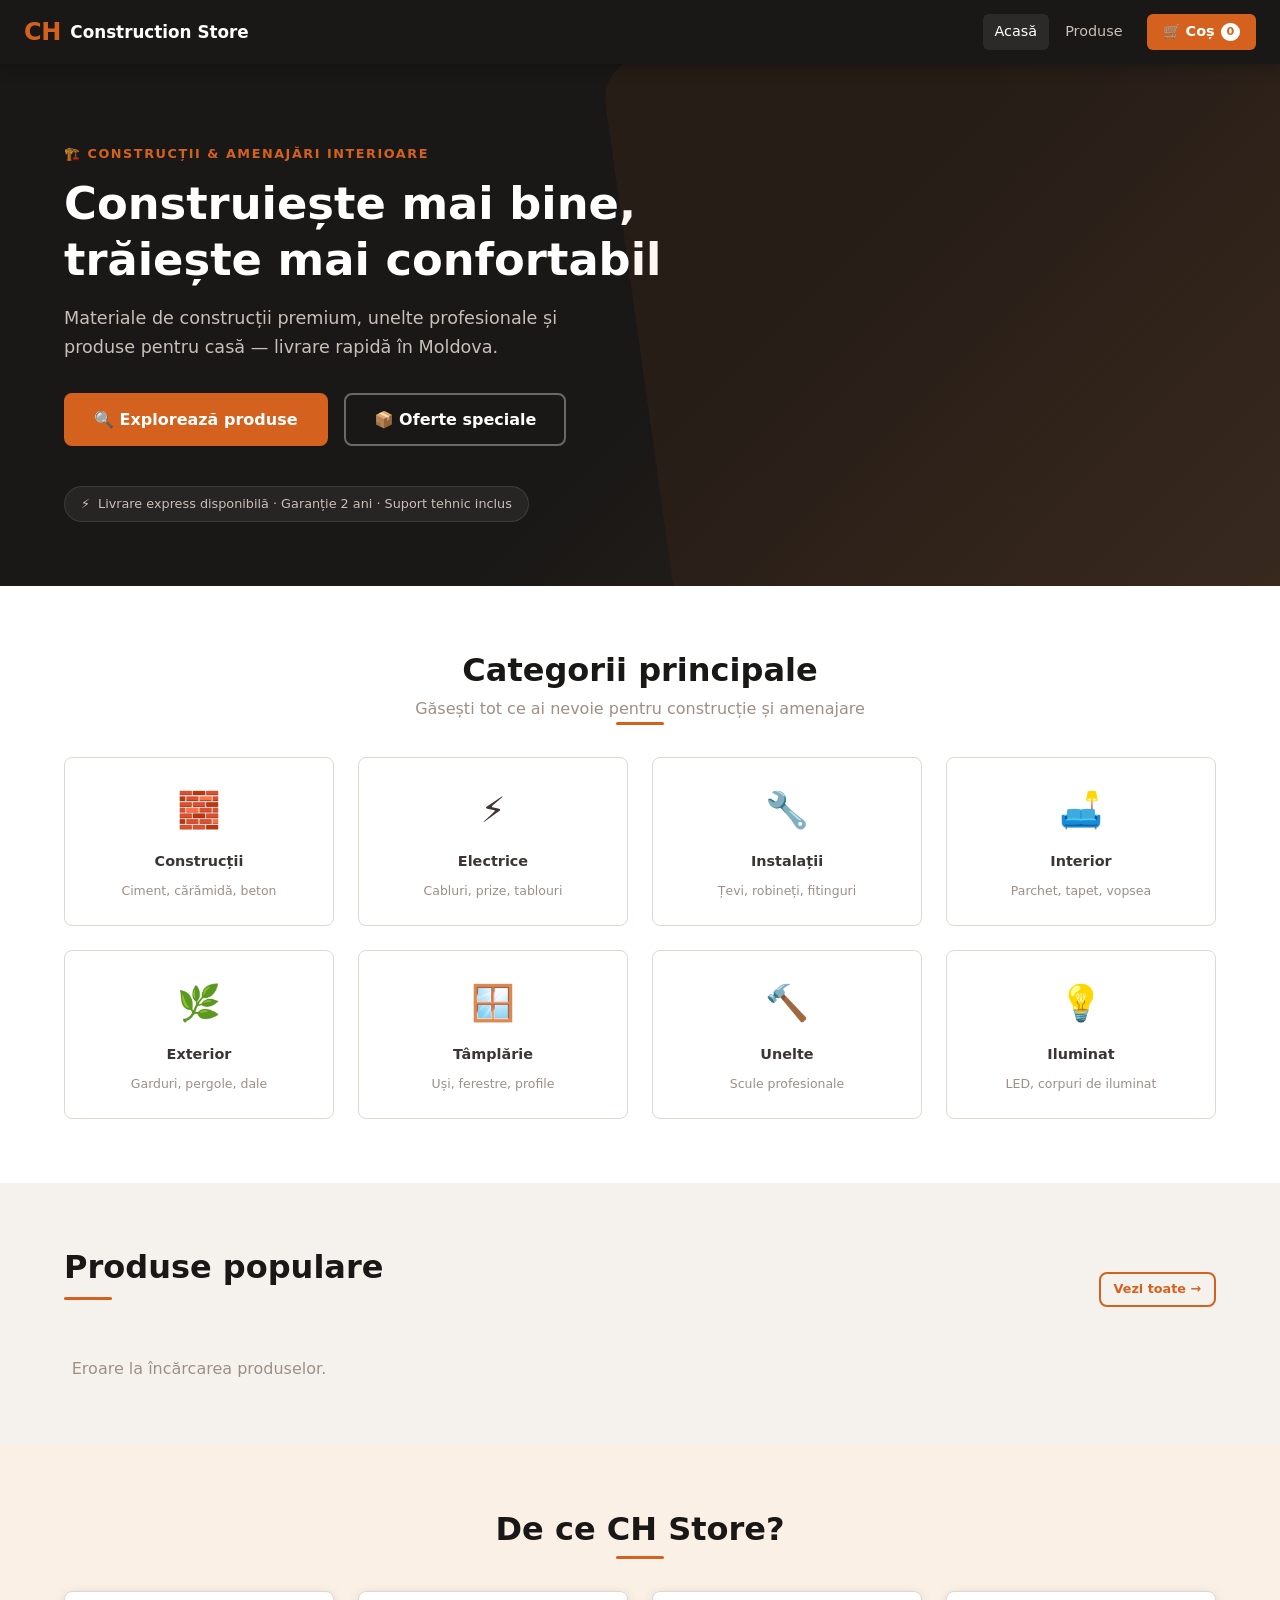
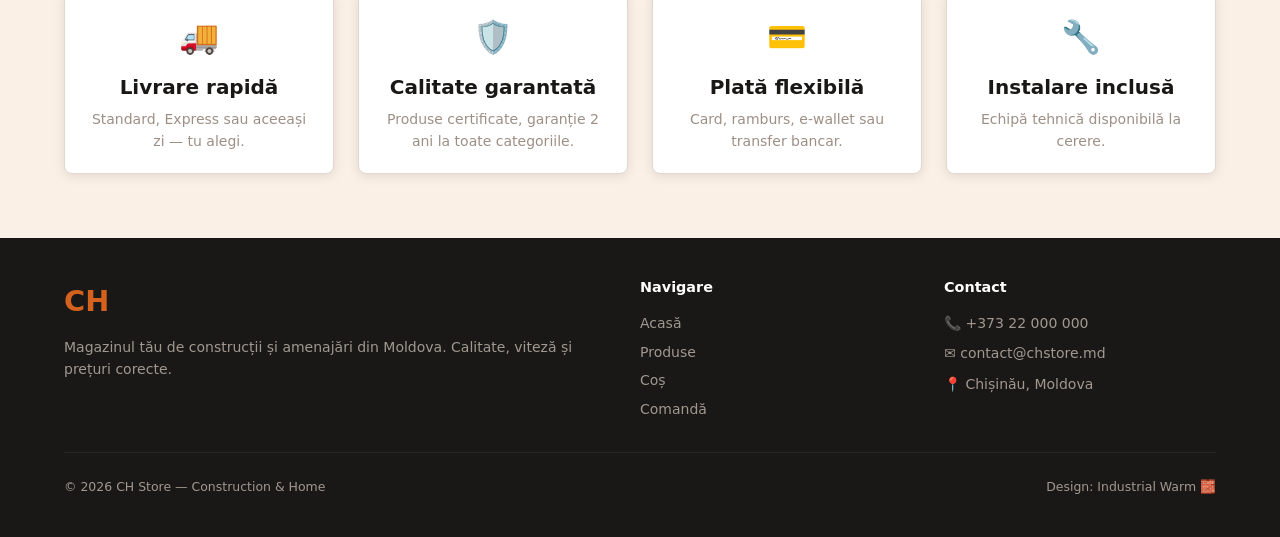
==== CH_Store.Web/wwwroot/index.html @ 25255dbc "Initial pages" ====
<!DOCTYPE html>
<html lang="ro">
<head>
  <meta charset="UTF-8">
  <meta name="viewport" content="width=device-width, initial-scale=1.0">
  <title>CH Store — Construction & Home</title>
  <link rel="stylesheet" href="css/main.css">
</head>
<body>

<!-- ═══ NAVBAR ═══ -->
<header class="navbar">
  <a href="index.html" class="brand">
    <span class="brand-logo">CH</span>
    <span class="brand-name">Construction Store</span>
  </a>
  <nav>
    <a href="index.html">Acasă</a>
    <a href="products.html">Produse</a>
    <a href="cart.html" class="cart-btn">
      🛒 Coș <span class="cart-badge" id="cart-count">0</span>
    </a>
  </nav>
</header>

<!-- ═══ HERO ═══ -->
<section class="hero">
  <div class="container">
    <div class="hero-label">🏗️ Construcții & Amenajări Interioare</div>
    <h1>Construiește mai bine,<br>trăiește mai confortabil</h1>
    <p>Materiale de construcții premium, unelte profesionale și produse pentru casă — livrare rapidă în Moldova.</p>
    <div class="hero-actions">
      <a href="products.html" class="btn btn-primary btn-lg">🔍 Explorează produse</a>
      <a href="products.html" class="btn btn-outline btn-lg" style="color:#fff;border-color:rgba(255,255,255,.35)">📦 Oferte speciale</a>
    </div>
    <div class="hero-badge">
      <span>⚡</span>
      <span>Livrare express disponibilă · Garanție 2 ani · Suport tehnic inclus</span>
    </div>
  </div>
</section>

<!-- ═══ CATEGORIES ═══ -->
<section class="section" style="background:var(--white)">
  <div class="container">
    <div class="section-title text-center">
      <h2>Categorii principale</h2>
      <p>Găsești tot ce ai nevoie pentru construcție și amenajare</p>
      <div class="title-line" style="margin:0 auto"></div>
    </div>
    <div class="grid-4 mt-3" id="categories-grid">
      <!-- generated -->
    </div>
  </div>
</section>

<!-- ═══ FEATURED PRODUCTS ═══ -->
<section class="section">
  <div class="container">
    <div class="flex-between mb-3">
      <div class="section-title mb-0">
        <h2>Produse populare</h2>
        <div class="title-line"></div>
      </div>
      <a href="products.html" class="btn btn-outline btn-sm">Vezi toate →</a>
    </div>
    <div class="grid-4" id="products-grid">
      <div class="loading-block"><div class="spinner"></div></div>
    </div>
  </div>
</section>

<!-- ═══ WHY US ═══ -->
<section class="section" style="background:var(--accent-bg)">
  <div class="container">
    <div class="section-title text-center">
      <h2>De ce CH Store?</h2>
      <div class="title-line" style="margin:0 auto"></div>
    </div>
    <div class="grid-4 mt-3">
      <div class="card card-body text-center">
        <div style="font-size:2rem;margin-bottom:.75rem">🚚</div>
        <h3>Livrare rapidă</h3>
        <p class="text-muted mt-1" style="font-size:.875rem">Standard, Express sau aceeași zi — tu alegi.</p>
      </div>
      <div class="card card-body text-center">
        <div style="font-size:2rem;margin-bottom:.75rem">🛡️</div>
        <h3>Calitate garantată</h3>
        <p class="text-muted mt-1" style="font-size:.875rem">Produse certificate, garanție 2 ani la toate categoriile.</p>
      </div>
      <div class="card card-body text-center">
        <div style="font-size:2rem;margin-bottom:.75rem">💳</div>
        <h3>Plată flexibilă</h3>
        <p class="text-muted mt-1" style="font-size:.875rem">Card, ramburs, e-wallet sau transfer bancar.</p>
      </div>
      <div class="card card-body text-center">
        <div style="font-size:2rem;margin-bottom:.75rem">🔧</div>
        <h3>Instalare inclusă</h3>
        <p class="text-muted mt-1" style="font-size:.875rem">Echipă tehnică disponibilă la cerere.</p>
      </div>
    </div>
  </div>
</section>

<!-- ═══ FOOTER ═══ -->
<footer>
  <div class="container">
    <div class="footer-grid">
      <div>
        <div class="brand-logo" style="margin-bottom:.75rem">CH</div>
        <p>Magazinul tău de construcții și amenajări din Moldova. Calitate, viteză și prețuri corecte.</p>
      </div>
      <div>
        <h4>Navigare</h4>
        <div style="display:flex;flex-direction:column;gap:.4rem">
          <a href="index.html">Acasă</a>
          <a href="products.html">Produse</a>
          <a href="cart.html">Coș</a>
          <a href="checkout.html">Comandă</a>
        </div>
      </div>
      <div>
        <h4>Contact</h4>
        <p>📞 +373 22 000 000</p>
        <p class="mt-1">✉️ contact@chstore.md</p>
        <p class="mt-1">📍 Chișinău, Moldova</p>
      </div>
    </div>
    <div class="footer-bottom">
      <span>© 2026 CH Store — Construction & Home</span>
      <span>Design: Industrial Warm 🧱</span>
    </div>
  </div>
</footer>

<div id="toast-container"></div>

<script src="js/api.js"></script>
<script>
const CATS = [
  { icon:'🧱', name:'Construcții',  key:'constructii',  desc:'Ciment, cărămidă, beton' },
  { icon:'⚡', name:'Electrice',    key:'electrice',    desc:'Cabluri, prize, tablouri' },
  { icon:'🔧', name:'Instalații',   key:'instalatii',   desc:'Țevi, robineți, fitinguri' },
  { icon:'🛋️', name:'Interior',     key:'interior',     desc:'Parchet, tapet, vopsea' },
  { icon:'🌿', name:'Exterior',     key:'exterior',     desc:'Garduri, pergole, dale' },
  { icon:'🪟', name:'Tâmplărie',    key:'tamplarie',    desc:'Uși, ferestre, profile' },
  { icon:'🔨', name:'Unelte',       key:'unelte',       desc:'Scule profesionale' },
  { icon:'💡', name:'Iluminat',     key:'iluminat',     desc:'LED, corpuri de iluminat' },
];

document.getElementById('categories-grid').innerHTML = CATS.map(c => `
  <div class="cat-card" onclick="location.href='products.html?cat=${c.key}'">
    <div class="cat-icon">${c.icon}</div>
    <div class="cat-name">${c.name}</div>
    <div class="cat-count text-muted mt-1" style="font-size:.78rem">${c.desc}</div>
  </div>`).join('');

async function loadFeatured() {
  const grid = document.getElementById('products-grid');
  try {
    const products = await API.products.getAll();
    if (!products || !products.length) {
      grid.innerHTML = '<p class="text-muted text-center w-100">Niciun produs disponibil momentan.</p>';
      return;
    }
    grid.innerHTML = products.slice(0,8).map(p => productCard(p)).join('');
  } catch(e) {
    grid.innerHTML = '<p class="text-muted text-center w-100">Eroare la încărcarea produselor.</p>';
  }
}

function productCard(p) {
  const inStock = p.stockQuantity > 0;
  const catIcon = CATS.find(c => (p.category||'').toLowerCase().includes(c.key))?.icon || '📦';
  return `
  <div class="card product-card" onclick="location.href='products.html?id=${p.id}'">
    <div class="product-img">${catIcon}</div>
    <div class="product-body">
      <div class="product-cat">${escHtml(p.category||'General')}</div>
      <div class="product-name">${escHtml(p.name)}</div>
      <div class="product-price">${formatPrice(p.price)}</div>
      <div class="product-stock ${inStock?'text-success':'text-danger'}" style="font-size:.78rem">
        ${inStock ? `✅ Stoc: ${p.stockQuantity}` : '❌ Indisponibil'}
      </div>
    </div>
    <div class="product-actions">
      <button class="btn btn-primary btn-sm w-100" onclick="event.stopPropagation();addToCart(${p.id},'${escHtml(p.name)}',${p.price})"
        ${inStock?'':'disabled'}>
        🛒 Adaugă
      </button>
    </div>
  </div>`;
}

async function addToCart(productId, productName, price) {
  try {
    await API.cart.addItem(getUserId(), { productId, productName, price, quantity: 1 });
    showToast(`"${productName}" adăugat în coș!`, 'success');
    refreshCartBadge();
  } catch(e) { showToast('Eroare la adăugarea în coș.', 'error'); }
}

loadFeatured();
</script>
</body>
</html>
---- CH_Store.Web/wwwroot/css/main.css ----
/* ═══════════════════════════════════════════════════════════════
   CH Store — Industrial Warm Palette
   ═══════════════════════════════════════════════════════════════ */
:root {
  --primary:      #D4621E;
  --primary-h:    #B84D14;
  --dark:         #1A1816;
  --text:         #3D3533;
  --light:        #F5F2EE;
  --white:        #FFFFFF;
  --accent-bg:    #FAF0E6;
  --border:       #E0D8D0;
  --success:      #2E7D32;
  --warning:      #E65100;
  --danger:       #C62828;
  --muted:        #9E8F85;
  --radius:       8px;
  --shadow:       0 2px 12px rgba(0,0,0,.10);
  --shadow-lg:    0 8px 32px rgba(0,0,0,.14);
  --transition:   .18s ease;
  --header-h:     64px;
}

*,*::before,*::after { box-sizing:border-box; margin:0; padding:0; }
html { scroll-behavior:smooth; }

body {
  font-family: 'Segoe UI', system-ui, -apple-system, sans-serif;
  color: var(--text);
  background: var(--light);
  line-height: 1.6;
  min-height: 100vh;
}

a { color: var(--primary); text-decoration: none; transition: color var(--transition); }
a:hover { color: var(--primary-h); }
img { max-width:100%; display:block; }

/* ── Typography ─────────────────────────────────────────────── */
h1,h2,h3,h4,h5 { line-height:1.25; font-weight:700; color:var(--dark); }
h1 { font-size:clamp(1.8rem,4vw,2.8rem); }
h2 { font-size:clamp(1.4rem,3vw,2rem); }
h3 { font-size:1.25rem; }

/* ── Layout Helpers ─────────────────────────────────────────── */
.container { max-width:1200px; margin:0 auto; padding:0 1.5rem; }
.section    { padding:4rem 0; }
.grid-2     { display:grid; grid-template-columns:repeat(2,1fr); gap:1.5rem; }
.grid-3     { display:grid; grid-template-columns:repeat(3,1fr); gap:1.5rem; }
.grid-4     { display:grid; grid-template-columns:repeat(4,1fr); gap:1.5rem; }
.flex       { display:flex; align-items:center; }
.flex-between { display:flex; align-items:center; justify-content:space-between; }
.gap-1 { gap:.5rem; } .gap-2 { gap:1rem; } .gap-3 { gap:1.5rem; }
.mt-1{margin-top:.5rem} .mt-2{margin-top:1rem} .mt-3{margin-top:1.5rem} .mt-4{margin-top:2rem}
.mb-1{margin-bottom:.5rem} .mb-2{margin-bottom:1rem} .mb-3{margin-bottom:1.5rem}
.text-center{text-align:center} .text-right{text-align:right} .text-muted{color:var(--muted)}
.text-primary{color:var(--primary)} .text-danger{color:var(--danger)} .text-success{color:var(--success)}
.fw-bold{font-weight:700} .fw-600{font-weight:600}
.w-100{width:100%}
.d-none{display:none!important}

/* ── Buttons ────────────────────────────────────────────────── */
.btn {
  display:inline-flex; align-items:center; gap:.45rem;
  padding:.55rem 1.25rem; border-radius:var(--radius);
  font-size:.9rem; font-weight:600; border:2px solid transparent;
  cursor:pointer; transition:all var(--transition); white-space:nowrap;
}
.btn-primary { background:var(--primary); color:#fff; border-color:var(--primary); }
.btn-primary:hover { background:var(--primary-h); border-color:var(--primary-h); color:#fff; }
.btn-outline { background:transparent; color:var(--primary); border-color:var(--primary); }
.btn-outline:hover { background:var(--primary); color:#fff; }
.btn-dark { background:var(--dark); color:#fff; border-color:var(--dark); }
.btn-dark:hover { background:#2e2b28; border-color:#2e2b28; color:#fff; }
.btn-ghost { background:transparent; color:var(--text); border-color:var(--border); }
.btn-ghost:hover { border-color:var(--primary); color:var(--primary); }
.btn-danger { background:var(--danger); color:#fff; border-color:var(--danger); }
.btn-danger:hover { background:#a81f1f; border-color:#a81f1f; color:#fff; }
.btn-success { background:var(--success); color:#fff; border-color:var(--success); }
.btn-success:hover { background:#1b5e20; color:#fff; }
.btn-sm { padding:.35rem .8rem; font-size:.8rem; }
.btn-lg { padding:.75rem 1.75rem; font-size:1rem; }
.btn:disabled { opacity:.5; cursor:not-allowed; }
.btn-icon { padding:.5rem; border-radius:50%; }

/* ── Cards ──────────────────────────────────────────────────── */
.card {
  background:var(--white); border-radius:var(--radius);
  border:1px solid var(--border); box-shadow:var(--shadow);
  overflow:hidden; transition:box-shadow var(--transition);
}
.card:hover { box-shadow:var(--shadow-lg); }
.card-body { padding:1.25rem; }
.card-header { padding:1rem 1.25rem; border-bottom:1px solid var(--border); font-weight:600; }
.card-footer { padding:1rem 1.25rem; border-top:1px solid var(--border); background:var(--light); }

/* ── Product Card ───────────────────────────────────────────── */
.product-card { cursor:pointer; }
.product-card .product-img {
  aspect-ratio:4/3; background:var(--accent-bg);
  display:flex; align-items:center; justify-content:center;
  font-size:3rem; color:var(--primary);
}
.product-card .product-body { padding:1rem; }
.product-card .product-name { font-weight:600; font-size:.95rem; margin-bottom:.25rem; }
.product-card .product-cat  { font-size:.75rem; color:var(--muted); text-transform:uppercase; letter-spacing:.05em; }
.product-card .product-price { font-size:1.1rem; font-weight:700; color:var(--primary); margin:.5rem 0; }
.product-card .product-stock { font-size:.78rem; }
.product-card .product-actions { padding:.75rem 1rem 1rem; border-top:1px solid var(--border); display:flex; gap:.5rem; }

/* ── Stat Cards ─────────────────────────────────────────────── */
.stat-card {
  background:var(--white); border-radius:var(--radius);
  border:1px solid var(--border); padding:1.25rem 1.5rem;
  display:flex; align-items:center; gap:1rem;
}
.stat-card .stat-icon {
  width:52px; height:52px; border-radius:12px;
  background:var(--accent-bg); color:var(--primary);
  display:flex; align-items:center; justify-content:center; font-size:1.5rem; flex-shrink:0;
}
.stat-card .stat-value { font-size:1.6rem; font-weight:700; color:var(--dark); line-height:1; }
.stat-card .stat-label { font-size:.8rem; color:var(--muted); margin-top:.2rem; }
.stat-card.accent { border-left:4px solid var(--primary); }

/* ── Forms ──────────────────────────────────────────────────── */
.form-group { margin-bottom:1.25rem; }
.form-label { display:block; font-size:.875rem; font-weight:600; margin-bottom:.4rem; color:var(--text); }
.form-control {
  width:100%; padding:.6rem .9rem; border:1px solid var(--border);
  border-radius:var(--radius); font-size:.9rem; background:var(--white);
  color:var(--text); transition:border-color var(--transition);
  outline:none;
}
.form-control:focus { border-color:var(--primary); box-shadow:0 0 0 3px rgba(212,98,30,.12); }
select.form-control { appearance:none; background-image:url("data:image/svg+xml,%3Csvg xmlns='http://www.w3.org/2000/svg' width='12' height='8'%3E%3Cpath d='M1 1l5 5 5-5' stroke='%239E8F85' fill='none' stroke-width='1.5'/%3E%3C/svg%3E"); background-repeat:no-repeat; background-position:right .8rem center; padding-right:2.2rem; }
textarea.form-control { resize:vertical; min-height:90px; }
.form-row { display:grid; grid-template-columns:1fr 1fr; gap:1rem; }

/* ── Badges ─────────────────────────────────────────────────── */
.badge {
  display:inline-flex; align-items:center; padding:.2rem .6rem;
  border-radius:999px; font-size:.72rem; font-weight:600; letter-spacing:.02em;
}
.badge-primary { background:rgba(212,98,30,.12); color:var(--primary); }
.badge-success { background:rgba(46,125,50,.12); color:var(--success); }
.badge-warning { background:rgba(230,81,0,.12); color:var(--warning); }
.badge-danger  { background:rgba(198,40,40,.12); color:var(--danger); }
.badge-dark    { background:var(--dark); color:#fff; }
.badge-muted   { background:var(--border); color:var(--muted); }

/* ── Tables ─────────────────────────────────────────────────── */
.table-wrap { overflow-x:auto; border-radius:var(--radius); border:1px solid var(--border); }
table { width:100%; border-collapse:collapse; font-size:.875rem; }
table th { background:var(--light); padding:.75rem 1rem; text-align:left; font-weight:600; font-size:.78rem; text-transform:uppercase; letter-spacing:.05em; color:var(--muted); border-bottom:1px solid var(--border); white-space:nowrap; }
table td { padding:.75rem 1rem; border-bottom:1px solid var(--border); vertical-align:middle; }
table tbody tr:last-child td { border-bottom:none; }
table tbody tr:hover { background:var(--accent-bg); }

/* ── Navbar ─────────────────────────────────────────────────── */
.navbar {
  position:sticky; top:0; z-index:100;
  background:var(--dark); height:var(--header-h);
  display:flex; align-items:center; padding:0 1.5rem;
  box-shadow:0 2px 16px rgba(0,0,0,.3);
}
.navbar .brand { display:flex; align-items:center; gap:.6rem; }
.navbar .brand-logo { font-size:1.5rem; font-weight:900; color:var(--primary); letter-spacing:-.02em; }
.navbar .brand-name { color:#fff; font-weight:600; font-size:1.05rem; }
.navbar nav { display:flex; gap:.25rem; margin-left:auto; align-items:center; }
.navbar nav a { color:#c8bfb8; font-size:.9rem; padding:.4rem .75rem; border-radius:6px; transition:all var(--transition); }
.navbar nav a:hover, .navbar nav a.active { color:#fff; background:rgba(255,255,255,.08); }
.navbar .cart-btn {
  background:var(--primary); color:#fff; padding:.4rem 1rem;
  border-radius:6px; font-weight:600; font-size:.9rem;
  display:flex; align-items:center; gap:.4rem; margin-left:.5rem;
  transition:background var(--transition);
}
.navbar .cart-btn:hover { background:var(--primary-h); color:#fff; }
.navbar .cart-badge {
  background:#fff; color:var(--primary); border-radius:999px;
  font-size:.7rem; font-weight:700; padding:.05rem .35rem; line-height:1.4;
}

/* ── Hero ───────────────────────────────────────────────────── */
.hero {
  background:linear-gradient(135deg, var(--dark) 55%, #2e2520 100%);
  color:#fff; padding:5rem 0 4rem; position:relative; overflow:hidden;
}
.hero::before {
  content:''; position:absolute; right:-5%; top:-10%;
  width:55%; height:120%; background:rgba(212,98,30,.06);
  transform:rotate(-8deg); border-radius:40px;
}
.hero .hero-label { font-size:.8rem; text-transform:uppercase; letter-spacing:.12em; color:var(--primary); font-weight:600; margin-bottom:.75rem; }
.hero h1 { color:#fff; margin-bottom:1rem; }
.hero p { color:#c8bfb8; font-size:1.1rem; max-width:520px; margin-bottom:2rem; }
.hero-actions { display:flex; gap:1rem; flex-wrap:wrap; }
.hero-badge { display:inline-flex; align-items:center; gap:.5rem; background:rgba(255,255,255,.06); border:1px solid rgba(255,255,255,.1); border-radius:999px; padding:.4rem 1rem; font-size:.8rem; color:#c8bfb8; margin-top:2.5rem; }

/* ── Categories ─────────────────────────────────────────────── */
.cat-card {
  background:var(--white); border:1px solid var(--border); border-radius:var(--radius);
  padding:1.5rem; text-align:center; cursor:pointer;
  transition:all var(--transition);
}
.cat-card:hover { border-color:var(--primary); transform:translateY(-2px); box-shadow:var(--shadow-lg); }
.cat-card .cat-icon { font-size:2.2rem; margin-bottom:.75rem; }
.cat-card .cat-name { font-weight:600; font-size:.9rem; }
.cat-card .cat-count { font-size:.78rem; color:var(--muted); }

/* ── Section title ──────────────────────────────────────────── */
.section-title { margin-bottom:2rem; }
.section-title h2 { margin-bottom:.4rem; }
.section-title p { color:var(--muted); }
.section-title .title-line { width:48px; height:3px; background:var(--primary); border-radius:2px; margin-top:.6rem; }

/* ── Cart Table ─────────────────────────────────────────────── */
.cart-qty { display:flex; align-items:center; gap:.5rem; }
.cart-qty input { width:60px; text-align:center; }
.cart-total-box { background:var(--accent-bg); border:1px solid var(--border); border-radius:var(--radius); padding:1.5rem; }
.cart-total-box .total-row { display:flex; justify-content:space-between; padding:.5rem 0; }
.cart-total-box .total-row.grand { border-top:2px solid var(--border); margin-top:.5rem; padding-top:.75rem; font-size:1.1rem; font-weight:700; }

/* ── Checkout ───────────────────────────────────────────────── */
.checkout-grid { display:grid; grid-template-columns:1fr 380px; gap:2rem; align-items:start; }
.delivery-options { display:grid; grid-template-columns:repeat(2,1fr); gap:.75rem; }
.delivery-opt {
  border:2px solid var(--border); border-radius:var(--radius);
  padding:.9rem; cursor:pointer; transition:all var(--transition);
}
.delivery-opt:hover { border-color:var(--primary); }
.delivery-opt.selected { border-color:var(--primary); background:var(--accent-bg); }
.delivery-opt .d-name { font-weight:600; font-size:.9rem; }
.delivery-opt .d-cost { color:var(--primary); font-weight:700; font-size:.9rem; }
.delivery-opt .d-days { font-size:.75rem; color:var(--muted); }
.payment-options { display:flex; flex-direction:column; gap:.5rem; }
.payment-opt {
  border:2px solid var(--border); border-radius:var(--radius);
  padding:.75rem 1rem; cursor:pointer; display:flex; align-items:center; gap:.75rem;
  transition:all var(--transition);
}
.payment-opt:hover { border-color:var(--primary); }
.payment-opt.selected { border-color:var(--primary); background:var(--accent-bg); }
.payment-opt input[type=radio] { accent-color:var(--primary); }

/* ── Admin Sidebar ──────────────────────────────────────────── */
.admin-layout { display:flex; min-height:calc(100vh - var(--header-h)); }
.admin-sidebar {
  width:240px; flex-shrink:0; background:var(--dark);
  padding:1.5rem 0; position:sticky; top:var(--header-h); height:calc(100vh - var(--header-h)); overflow-y:auto;
}
.admin-sidebar .sidebar-section { padding:.25rem 1.5rem; margin-bottom:.25rem; font-size:.7rem; text-transform:uppercase; letter-spacing:.1em; color:#6b6058; font-weight:600; }
.admin-sidebar a {
  display:flex; align-items:center; gap:.75rem;
  padding:.6rem 1.5rem; color:#a09890; font-size:.875rem;
  transition:all var(--transition); border-left:3px solid transparent;
}
.admin-sidebar a:hover, .admin-sidebar a.active {
  color:#fff; background:rgba(255,255,255,.06); border-left-color:var(--primary);
}
.admin-sidebar a .nav-icon { font-size:1.1rem; width:20px; text-align:center; }
.admin-main { flex:1; padding:2rem; min-width:0; }

/* ── Page Header ────────────────────────────────────────────── */
.page-header { margin-bottom:2rem; }
.page-header h1 { font-size:1.6rem; }
.page-header p { color:var(--muted); margin-top:.25rem; }

/* ── Modal ──────────────────────────────────────────────────── */
.modal-overlay {
  position:fixed; inset:0; background:rgba(0,0,0,.55);
  display:flex; align-items:center; justify-content:center; z-index:200; padding:1rem;
}
.modal {
  background:var(--white); border-radius:12px; box-shadow:var(--shadow-lg);
  width:100%; max-width:560px; max-height:90vh; overflow-y:auto;
  animation:modal-in .2s ease;
}
@keyframes modal-in { from { transform:scale(.95); opacity:0; } to { transform:scale(1); opacity:1; } }
.modal-header { padding:1.25rem 1.5rem; border-bottom:1px solid var(--border); display:flex; align-items:center; justify-content:space-between; }
.modal-header h3 { font-size:1.1rem; }
.modal-body { padding:1.5rem; }
.modal-footer { padding:1rem 1.5rem; border-top:1px solid var(--border); display:flex; justify-content:flex-end; gap:.75rem; }
.modal-close { background:none; border:none; font-size:1.4rem; cursor:pointer; color:var(--muted); line-height:1; padding:.2rem; }
.modal-close:hover { color:var(--text); }

/* ── Toast ──────────────────────────────────────────────────── */
#toast-container { position:fixed; bottom:1.5rem; right:1.5rem; z-index:300; display:flex; flex-direction:column; gap:.5rem; }
.toast {
  background:var(--dark); color:#fff; padding:.75rem 1.25rem;
  border-radius:var(--radius); font-size:.875rem; max-width:340px;
  display:flex; align-items:center; gap:.75rem;
  box-shadow:var(--shadow-lg); animation:toast-in .25s ease;
  border-left:4px solid var(--primary);
}
.toast.success { border-left-color:var(--success); }
.toast.error   { border-left-color:var(--danger); }
.toast.warning { border-left-color:var(--warning); }
@keyframes toast-in { from { transform:translateX(40px); opacity:0; } to { transform:translateX(0); opacity:1; } }

/* ── Empty State ────────────────────────────────────────────── */
.empty-state { text-align:center; padding:4rem 2rem; color:var(--muted); }
.empty-state .empty-icon { font-size:3.5rem; margin-bottom:1rem; }
.empty-state h3 { color:var(--text); margin-bottom:.5rem; }

/* ── Footer ─────────────────────────────────────────────────── */
footer {
  background:var(--dark); color:#a09890;
  padding:2.5rem 0; margin-top:auto;
}
footer .footer-grid { display:grid; grid-template-columns:2fr 1fr 1fr; gap:2rem; }
footer h4 { color:#fff; margin-bottom:1rem; font-size:.9rem; }
footer a { color:#a09890; font-size:.875rem; }
footer a:hover { color:var(--primary); }
footer p { font-size:.875rem; }
footer .footer-bottom { margin-top:2rem; padding-top:1.5rem; border-top:1px solid rgba(255,255,255,.06); font-size:.78rem; display:flex; justify-content:space-between; }
footer .brand-logo { color:var(--primary); font-size:1.8rem; font-weight:900; }

/* ── Pagination ─────────────────────────────────────────────── */
.pagination { display:flex; gap:.4rem; align-items:center; justify-content:center; margin-top:1.5rem; }
.pagination .page-btn {
  width:36px; height:36px; display:flex; align-items:center; justify-content:center;
  border-radius:var(--radius); border:1px solid var(--border); cursor:pointer;
  font-size:.875rem; background:var(--white); transition:all var(--transition);
}
.pagination .page-btn:hover { border-color:var(--primary); color:var(--primary); }
.pagination .page-btn.active { background:var(--primary); color:#fff; border-color:var(--primary); }

/* ── Loading ────────────────────────────────────────────────── */
.spinner { display:inline-block; width:32px; height:32px; border:3px solid var(--border); border-top-color:var(--primary); border-radius:50%; animation:spin .7s linear infinite; }
@keyframes spin { to { transform:rotate(360deg); } }
.loading-block { display:flex; align-items:center; justify-content:center; padding:3rem; }

/* ── Filters bar ────────────────────────────────────────────── */
.filters-bar { display:flex; gap:.75rem; flex-wrap:wrap; align-items:center; background:var(--white); padding:1rem 1.25rem; border-radius:var(--radius); border:1px solid var(--border); margin-bottom:1.5rem; }
.filters-bar .form-control { max-width:200px; margin-bottom:0; }
.filter-chip { padding:.3rem .75rem; border-radius:999px; border:1px solid var(--border); font-size:.8rem; cursor:pointer; transition:all var(--transition); background:var(--white); }
.filter-chip:hover,.filter-chip.active { background:var(--primary); color:#fff; border-color:var(--primary); }

/* ── Status badges ──────────────────────────────────────────── */
.status-New          { background:#E3F2FD; color:#1565C0; }
.status-Processing   { background:#E8F5E9; color:#2E7D32; }
.status-Shipped      { background:#FFF8E1; color:#F57F17; }
.status-Delivered    { background:#E8F5E9; color:#1B5E20; }
.status-Cancelled    { background:#FFEBEE; color:#C62828; }
.status-PendingApproval { background:rgba(212,98,30,.1); color:var(--primary); }
.status-PaymentFailed   { background:#FFEBEE; color:#C62828; }

/* ── Mini bar chart ─────────────────────────────────────────── */
.bar-chart { display:flex; align-items:flex-end; gap:4px; height:80px; }
.bar-chart .bar { flex:1; background:var(--primary); border-radius:3px 3px 0 0; min-height:4px; transition:height .3s ease; opacity:.8; }
.bar-chart .bar:hover { opacity:1; }

/* ── Responsive ─────────────────────────────────────────────── */
@media (max-width:900px) {
  .grid-4 { grid-template-columns:repeat(2,1fr); }
  .grid-3 { grid-template-columns:repeat(2,1fr); }
  .checkout-grid { grid-template-columns:1fr; }
  .admin-layout { flex-direction:column; }
  .admin-sidebar { width:100%; height:auto; position:static; display:flex; flex-wrap:wrap; padding:.5rem; gap:.25rem; }
  .admin-sidebar .sidebar-section { display:none; }
  .admin-sidebar a { padding:.5rem .75rem; border-left:none; border-bottom:2px solid transparent; }
  .admin-sidebar a.active { border-bottom-color:var(--primary); }
  footer .footer-grid { grid-template-columns:1fr 1fr; }
}
@media (max-width:600px) {
  .grid-2,.grid-3,.grid-4 { grid-template-columns:1fr; }
  .form-row { grid-template-columns:1fr; }
  .hero { padding:3rem 0 2.5rem; }
  .filters-bar { flex-direction:column; align-items:stretch; }
  .filters-bar .form-control { max-width:100%; }
  .navbar .brand-name { display:none; }
  footer .footer-grid { grid-template-columns:1fr; }
}
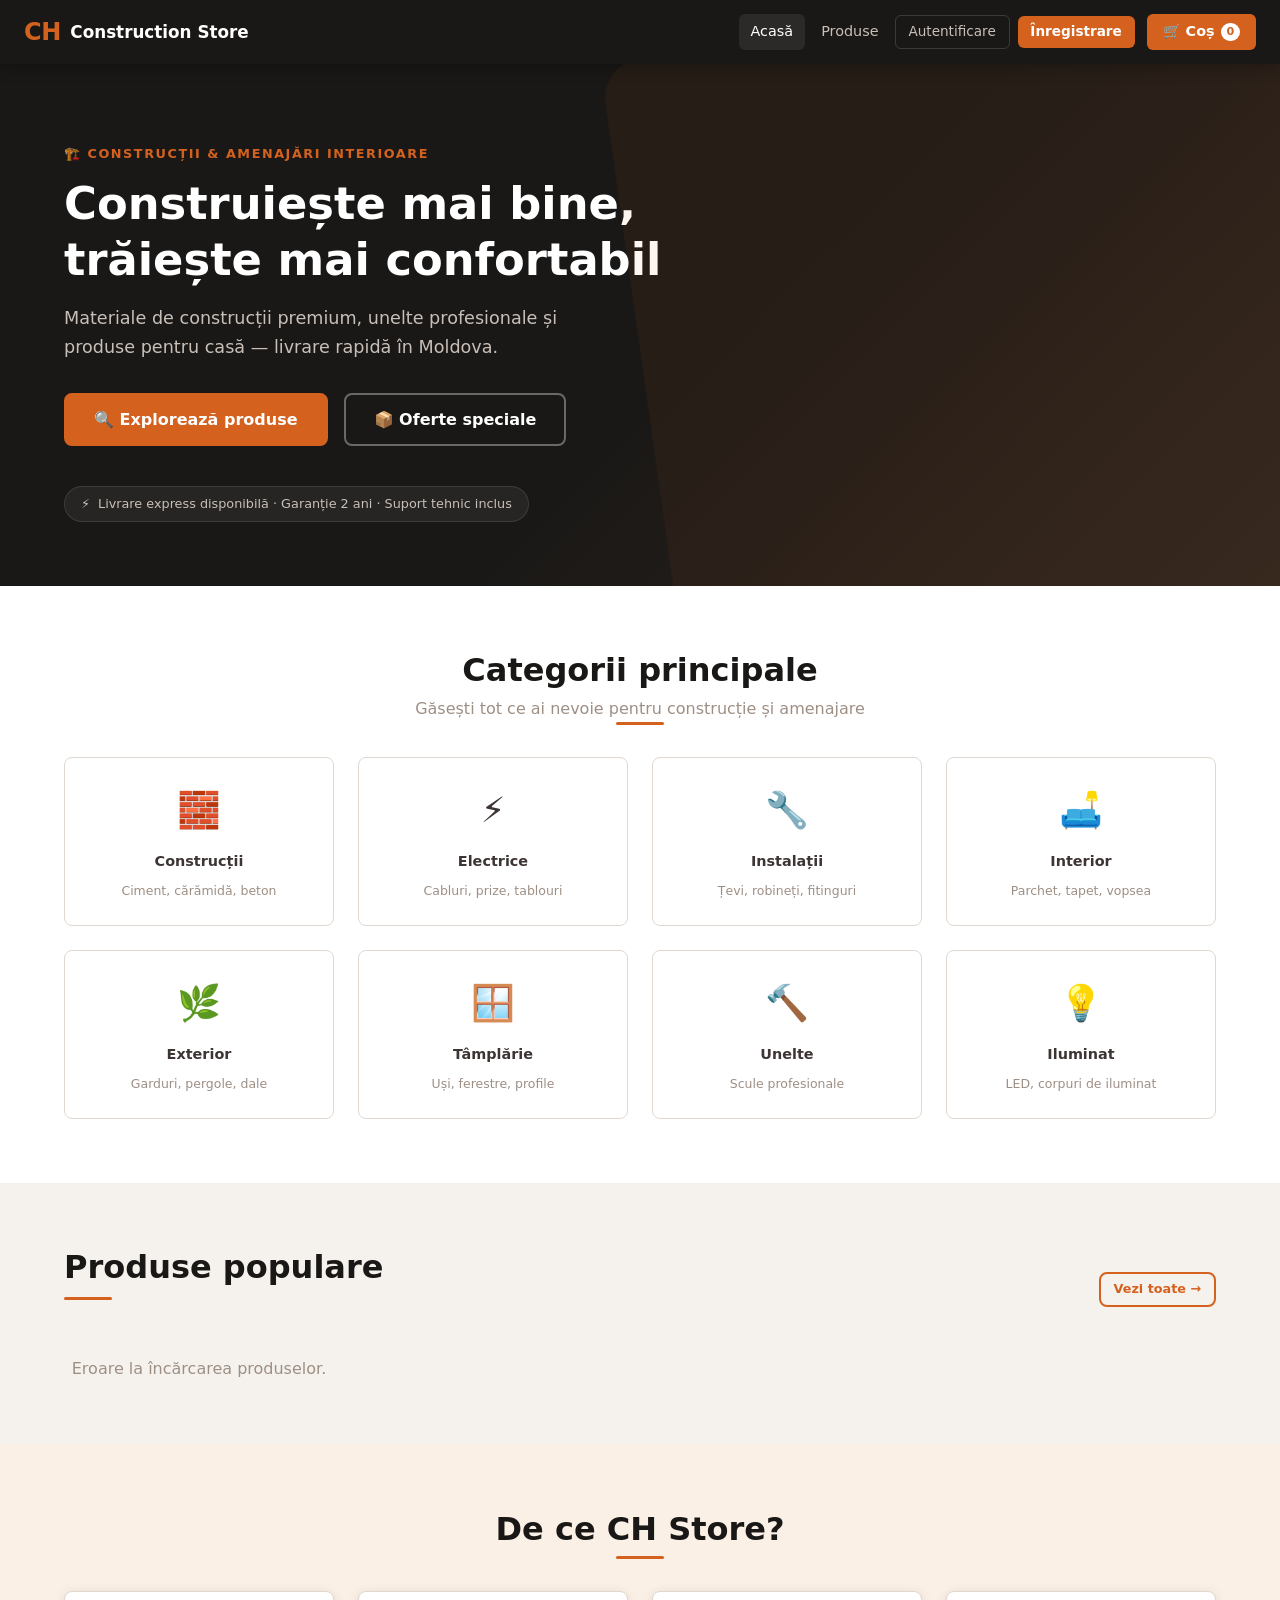
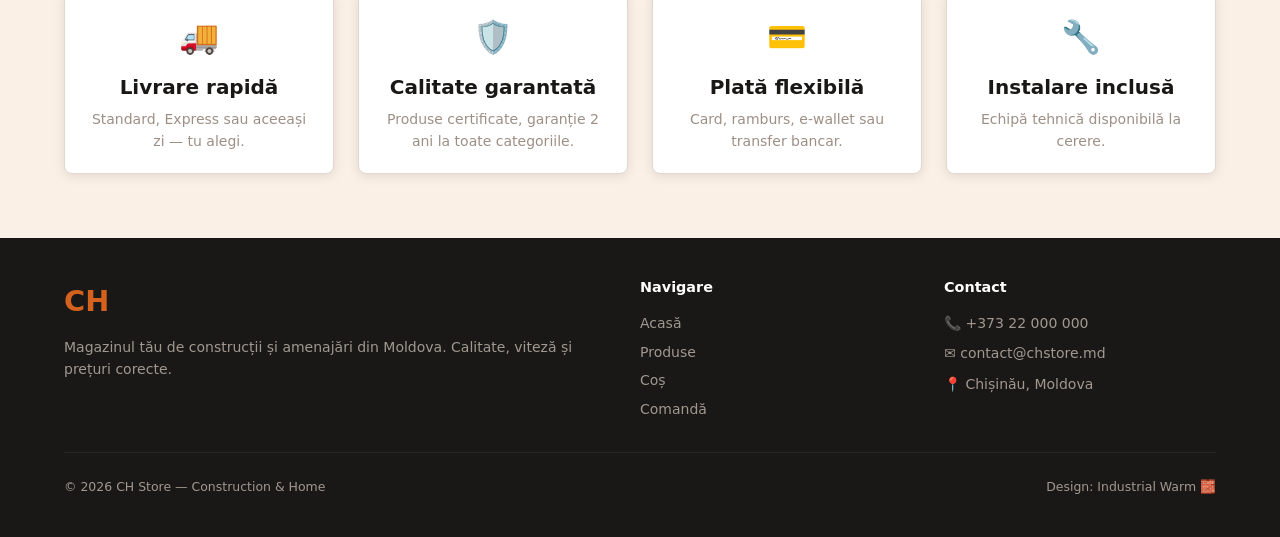
==== commit 99e6e927: "Reg and auth flow" ====
--- a/CH_Store.Web/wwwroot/index.html
+++ b/CH_Store.Web/wwwroot/index.html
@@ -5,6 +5,7 @@
   <meta name="viewport" content="width=device-width, initial-scale=1.0">
   <title>CH Store — Construction & Home</title>
   <link rel="stylesheet" href="css/main.css">
+  <script src="js/auth.js"></script>  <!-- public — fara guard, doar nav dinamica -->
 </head>
 <body>
 
